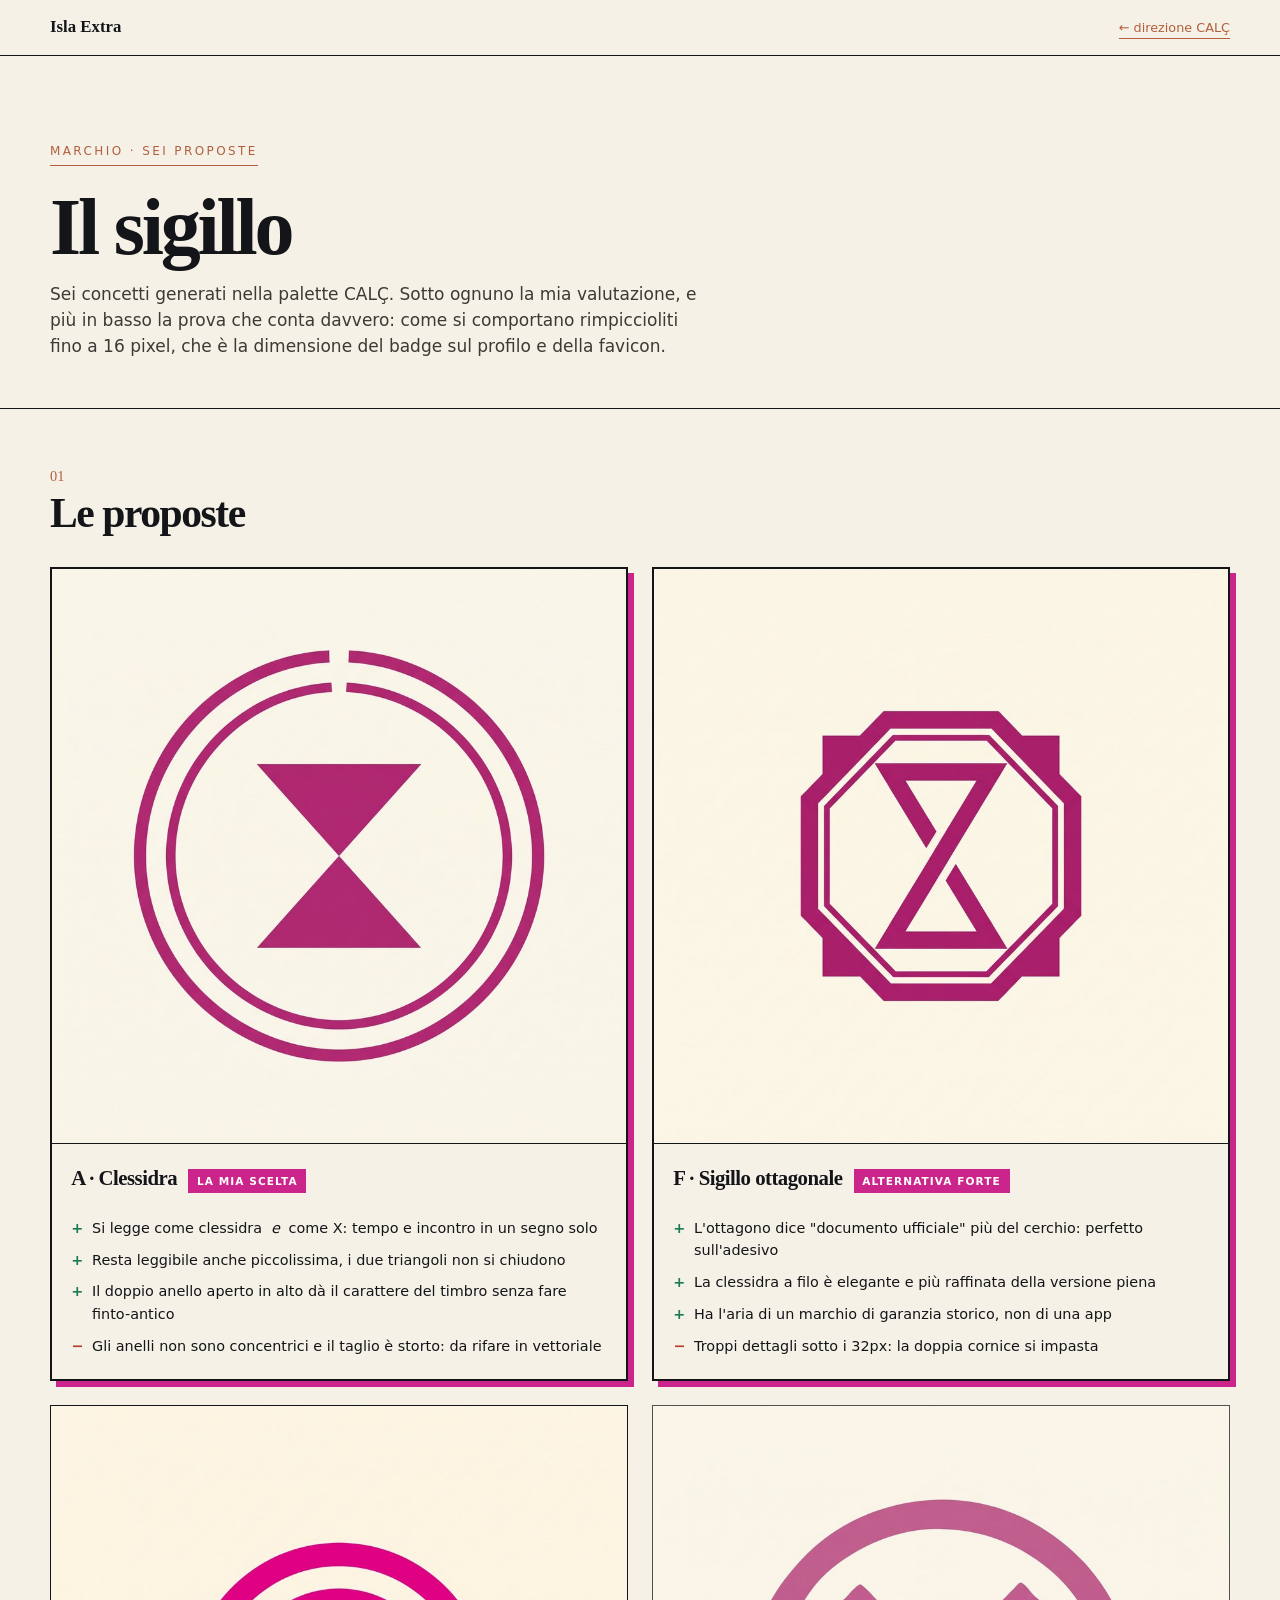
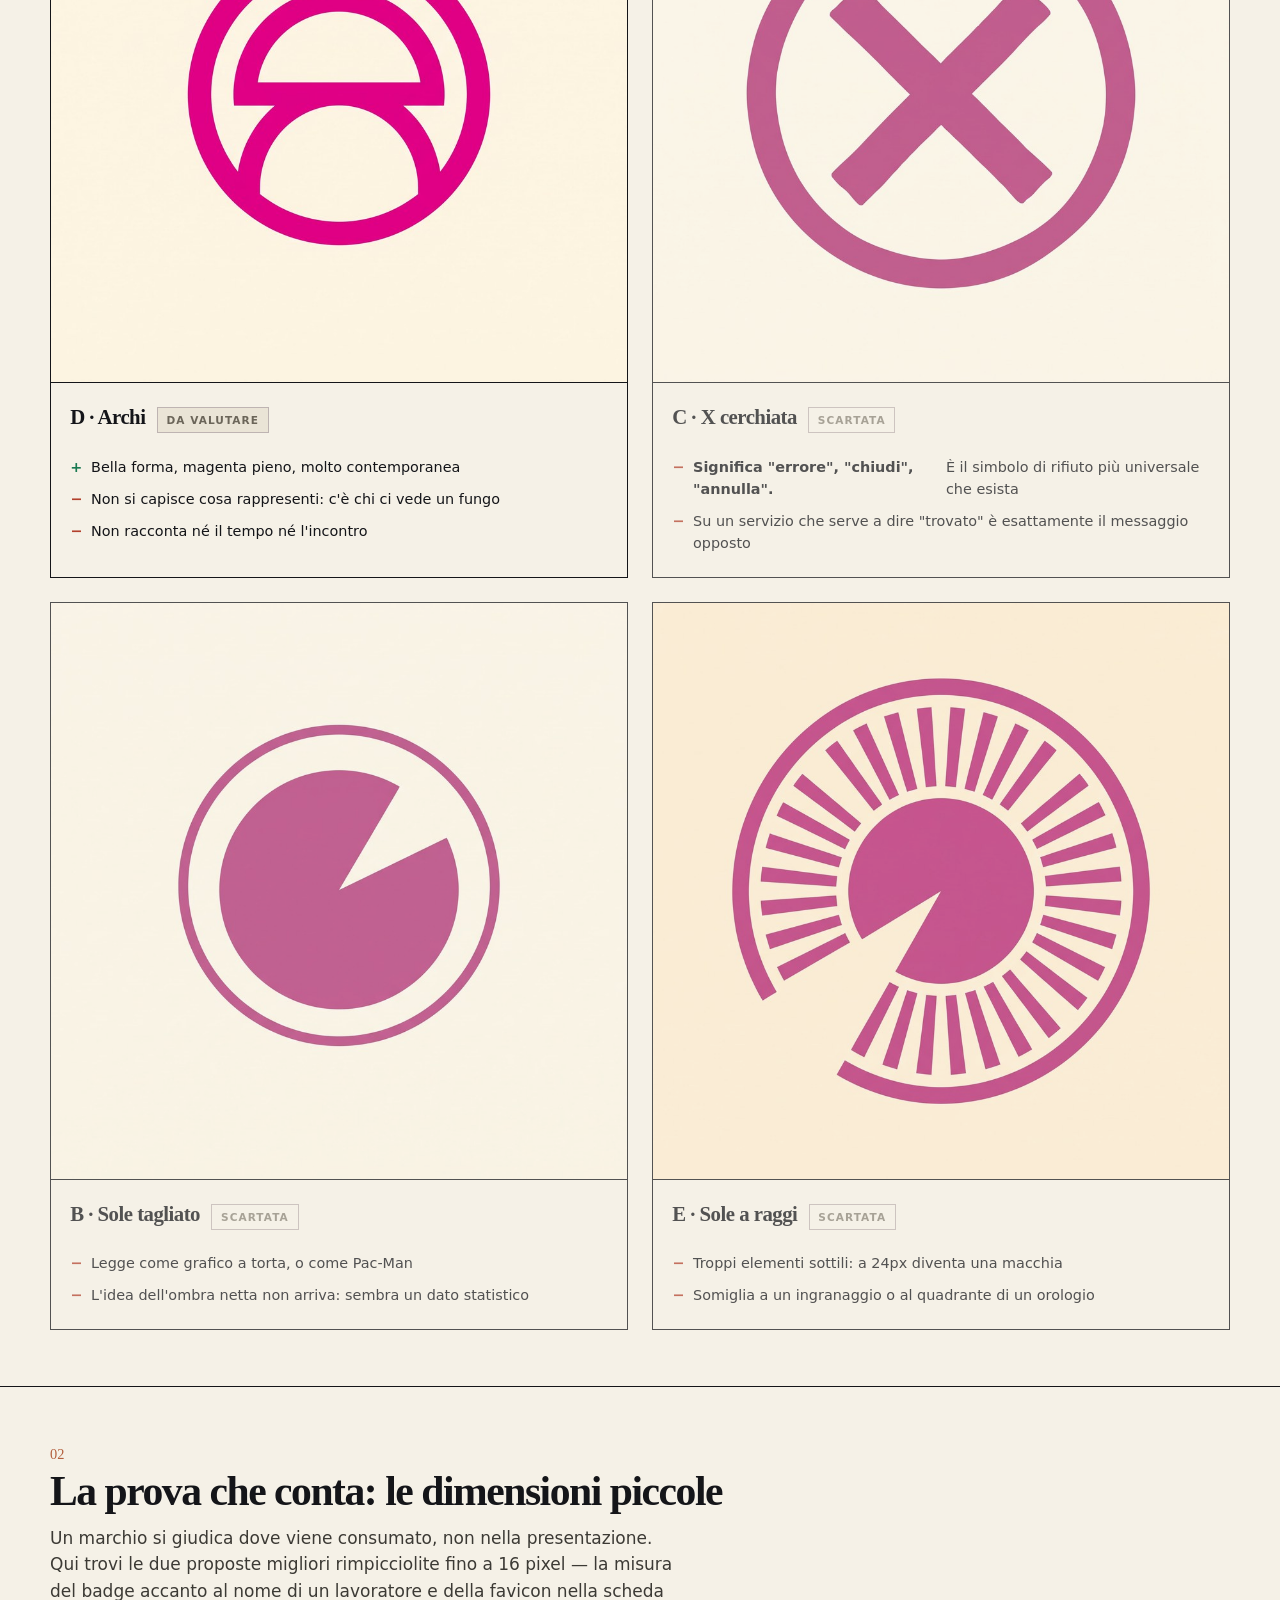
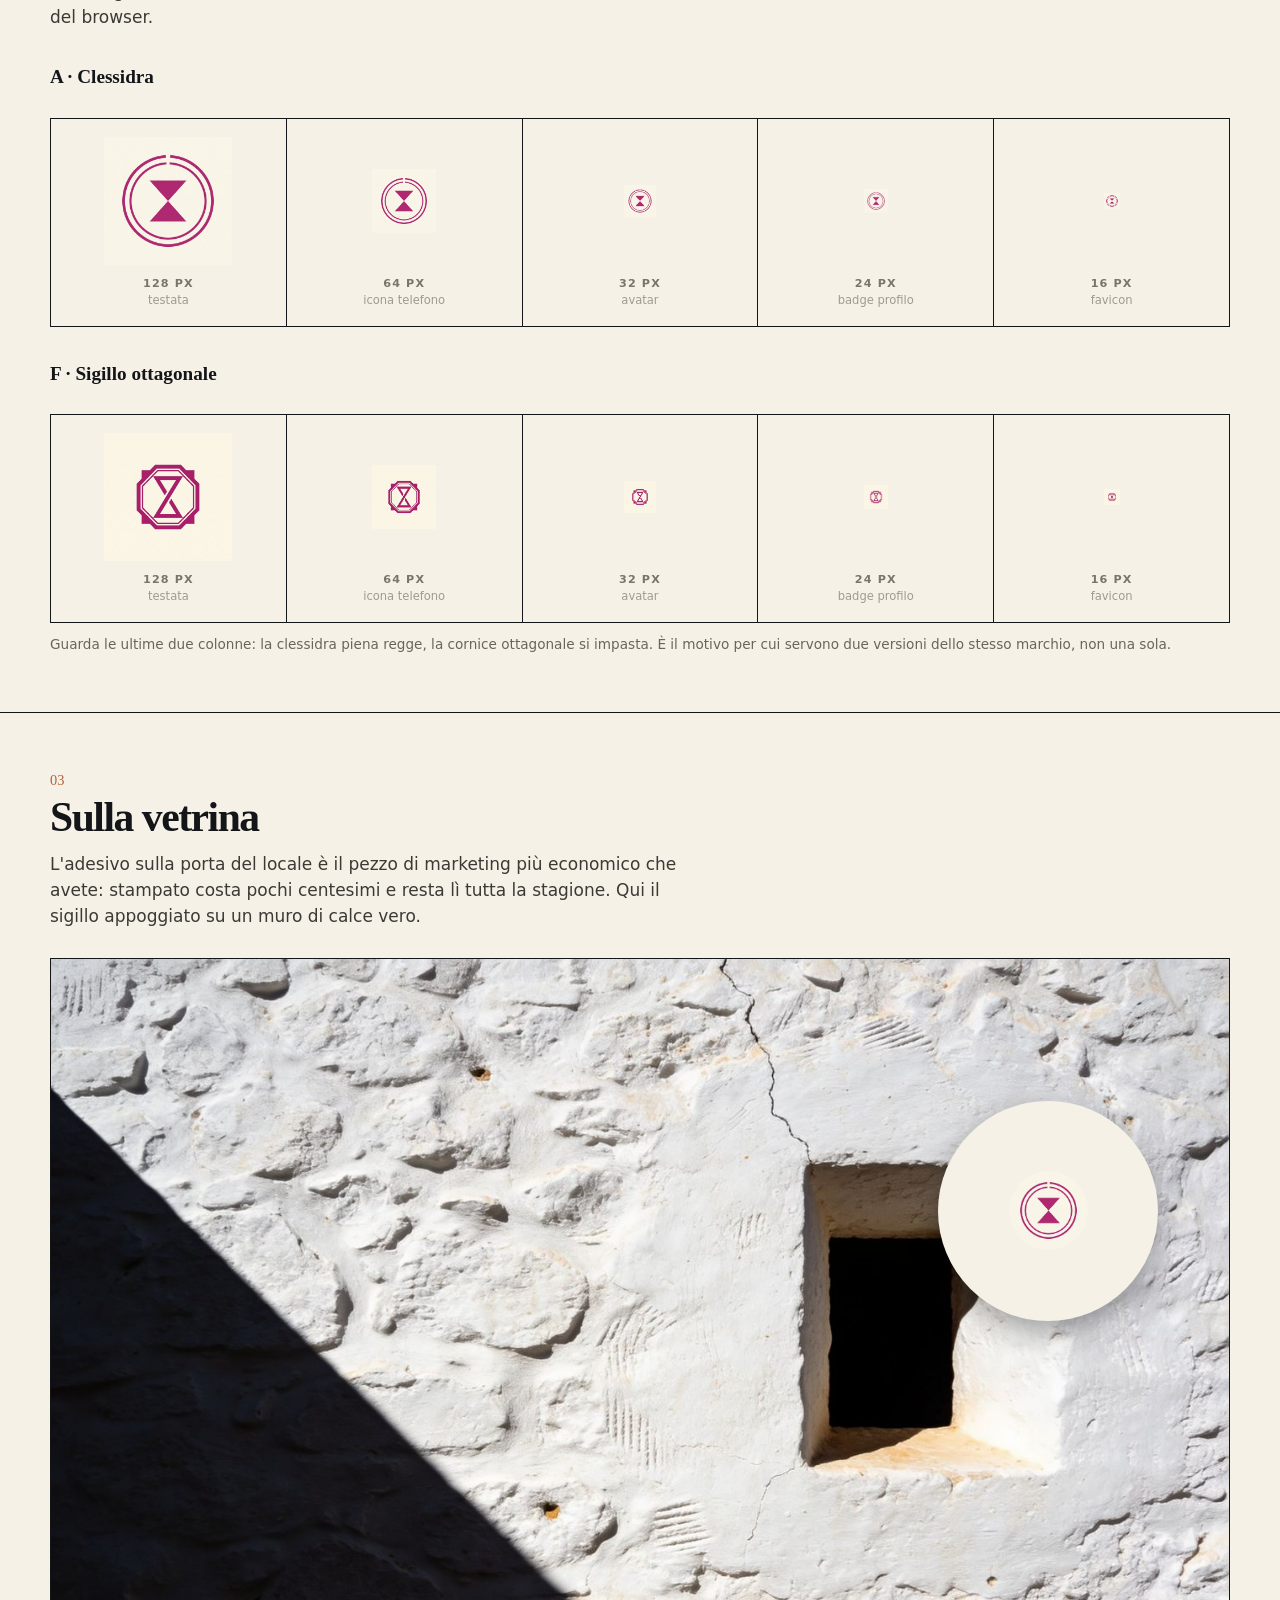
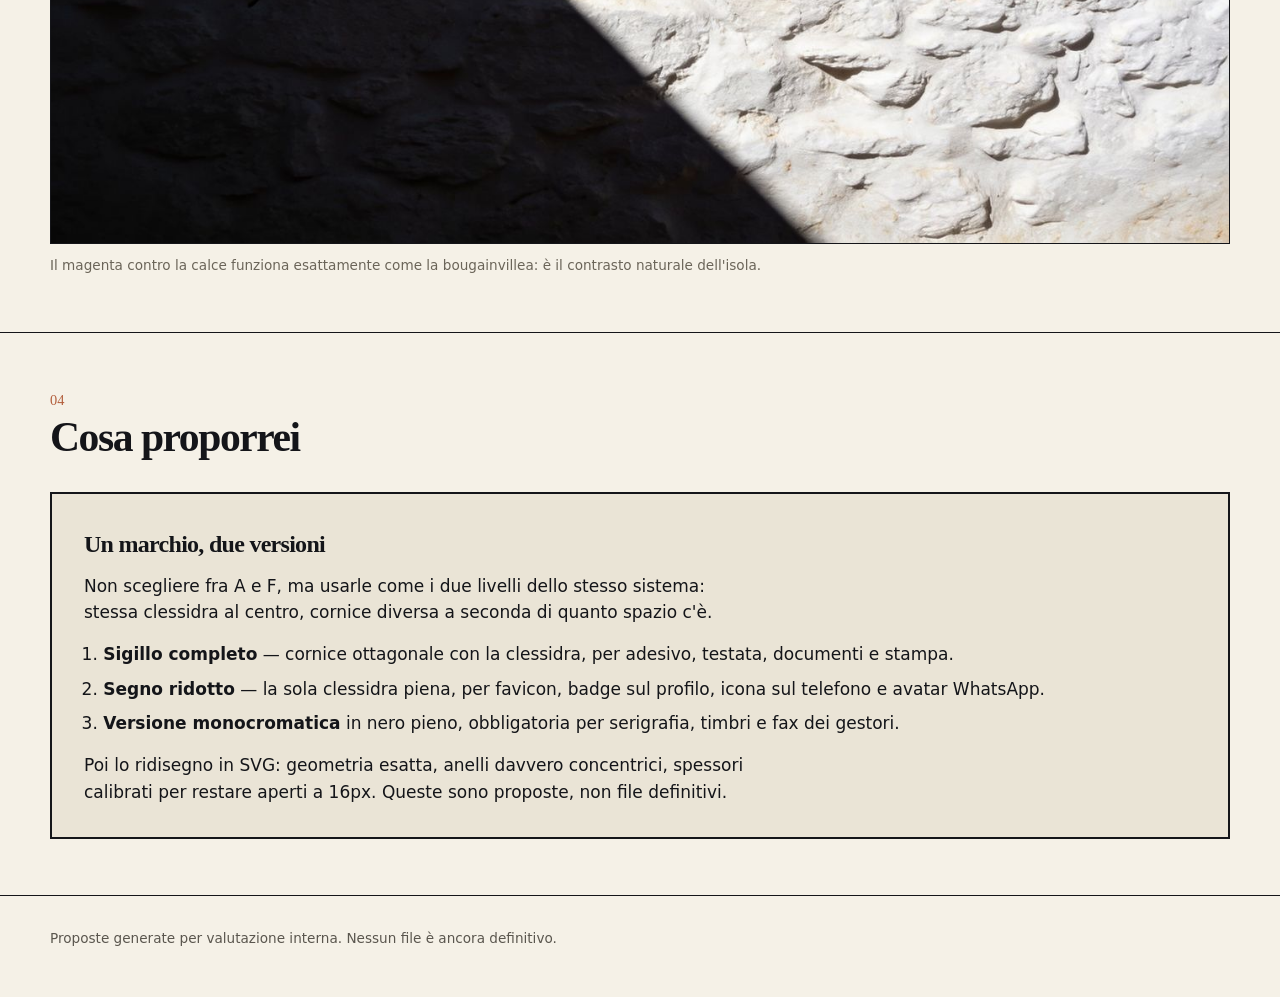
==== moodboard/logo.html @ 1176a7f0 "Sei proposte di marchio nella palette CALÇ Concetti generati intorno all'idea del sigillo, che e' in" ====
<!DOCTYPE html>
<html lang="it">
<head>
<meta charset="utf-8">
<meta name="viewport" content="width=device-width, initial-scale=1">
<title>Isla Extra — proposte di marchio</title>
<meta name="robots" content="noindex">
<link rel="preconnect" href="https://api.fontshare.com" crossorigin>
<link rel="stylesheet" href="https://api.fontshare.com/v2/css?f[]=zodiak@400,700,800&f[]=switzer@400,500,600,700&display=swap">
<style>
:root{
  --calc:#F5F1E7; --calc-2:#EAE4D6; --tinta:#141519;
  --terra:#B35F3D; --buga:#CB258B; --pedra:#BEB4B2;
  --serif:'Zodiak',Georgia,serif; --sans:'Switzer',system-ui,sans-serif;
}
*,*::before,*::after{box-sizing:border-box}
body{margin:0;background:var(--calc);color:var(--tinta);font-family:var(--sans);font-size:17px;line-height:1.55}
.wrap{width:min(1180px,100% - 2.5rem);margin-inline:auto}
h1,h2,h3,h4,p{margin:0}
img{display:block;max-width:100%}

.top{border-bottom:1px solid var(--tinta);padding:.9rem 0}
.top .wrap{display:flex;justify-content:space-between;align-items:baseline;gap:1rem}
.top b{font-family:var(--serif);font-weight:700;font-size:1.05rem}
.top a{color:var(--terra);font-size:.8rem;text-decoration:none;border-bottom:1px solid var(--terra)}

header{padding:clamp(2.5rem,7vw,5rem) 0 clamp(1.5rem,4vw,3rem)}
.kicker{font-size:.75rem;letter-spacing:.2em;text-transform:uppercase;color:var(--terra);
  border-bottom:1px solid var(--terra);display:inline-block;padding-bottom:.3rem;margin-bottom:1.4rem}
header h1{font-family:var(--serif);font-weight:800;font-size:clamp(2.6rem,8vw,5rem);
  line-height:.95;letter-spacing:-.04em;margin-bottom:1rem}
header p{max-width:60ch;color:#3c3a35}

section{padding:clamp(2rem,5vw,3.5rem) 0;border-top:1px solid var(--tinta)}
.sec-n{font-family:var(--serif);font-size:.9rem;color:var(--terra)}
.sec-t{font-family:var(--serif);font-weight:700;font-size:clamp(1.6rem,4.5vw,2.6rem);
  letter-spacing:-.035em;line-height:1.05;margin:.3rem 0 .7rem}
.sec-d{max-width:58ch;color:#3c3a35}

/* schede proposta */
.cards{display:grid;gap:1.5rem;margin-top:2rem}
@media(min-width:820px){.cards{grid-template-columns:1fr 1fr}}
.card{border:1px solid var(--tinta);background:var(--calc);display:flex;flex-direction:column}
.card.win{border-width:2px;box-shadow:6px 6px 0 var(--buga)}
.card.out{opacity:.72}
.card-img{border-bottom:1px solid var(--tinta);background:#fff}
.card-img img{width:100%;height:auto}
.card-b{padding:1.1rem 1.2rem;flex:1;display:flex;flex-direction:column}
.card-h{display:flex;align-items:baseline;gap:.7rem;flex-wrap:wrap;margin-bottom:.5rem}
.card-h h3{font-family:var(--serif);font-size:1.3rem;letter-spacing:-.025em}
.tag{font-size:.66rem;font-weight:800;letter-spacing:.1em;text-transform:uppercase;padding:.24rem .55rem}
.tag-win{background:var(--buga);color:#fff}
.tag-mid{background:var(--calc-2);color:#6b6559;border:1px solid var(--pedra)}
.tag-out{background:transparent;color:#8a8478;border:1px solid var(--pedra)}
.card ul{margin:.6rem 0 0;padding:0;list-style:none;font-size:.9rem}
.card li{display:flex;gap:.55rem;padding:.3rem 0}
.card li::before{flex:none;font-weight:700}
.pro::before{content:"+";color:#1a7a52}
.con::before{content:"−";color:#b2402c}

/* prove di scala */
.scale-row{display:grid;gap:1px;background:var(--tinta);border:1px solid var(--tinta);margin-top:1.6rem}
@media(min-width:700px){.scale-row{grid-template-columns:repeat(5,1fr)}}
.sc{background:var(--calc);padding:1rem .6rem;text-align:center}
.sc-box{height:132px;display:grid;place-items:center}
.sc img{image-rendering:auto}
.sc b{display:block;font-size:.7rem;letter-spacing:.1em;text-transform:uppercase;color:#7a746a;margin-top:.5rem}
.sc small{display:block;font-size:.72rem;color:#a09a90}

/* adesivo */
.sticker-scene{margin-top:1.8rem;border:1px solid var(--tinta);position:relative;overflow:hidden}
.sticker-scene img.bg{width:100%;height:auto;display:block}
.sticker{position:absolute;right:6%;top:16%;width:min(30%,220px);aspect-ratio:1;
  background:var(--calc);border-radius:50%;display:grid;place-items:center;
  box-shadow:0 10px 30px rgba(0,0,0,.35);padding:6%}
.sticker img{width:100%;border-radius:50%}
.cap{font-size:.85rem;color:#6b6559;margin-top:.7rem}

/* verdetto */
.verdict{border:2px solid var(--tinta);padding:clamp(1.2rem,3vw,2rem);margin-top:2rem;background:var(--calc-2)}
.verdict h3{font-family:var(--serif);font-size:1.5rem;letter-spacing:-.03em;margin-bottom:.6rem}
.verdict p{max-width:62ch}
.verdict ol{margin:1rem 0 0;padding-left:1.2rem}
.verdict li{margin-bottom:.5rem}
footer{border-top:1px solid var(--tinta);padding:2rem 0 3rem;font-size:.85rem;color:#5a564e}
</style>
</head>
<body>

<div class="top"><div class="wrap">
  <b>Isla Extra</b><a href="index.html">← direzione CALÇ</a>
</div></div>

<header><div class="wrap">
  <p class="kicker">Marchio · sei proposte</p>
  <h1>Il sigillo</h1>
  <p>Sei concetti generati nella palette CALÇ. Sotto ognuno la mia valutazione, e più in basso la prova che conta davvero: come si comportano rimpiccioliti fino a 16 pixel, che è la dimensione del badge sul profilo e della favicon.</p>
</div></header>

<section><div class="wrap">
  <p class="sec-n">01</p>
  <h2 class="sec-t">Le proposte</h2>

  <div class="cards">

    <div class="card win">
      <div class="card-img"><img src="logo/A-clessidra.jpg" alt="Clessidra dentro doppio anello"></div>
      <div class="card-b">
        <div class="card-h"><h3>A · Clessidra</h3><span class="tag tag-win">La mia scelta</span></div>
        <ul>
          <li class="pro">Si legge come clessidra <em>e</em> come X: tempo e incontro in un segno solo</li>
          <li class="pro">Resta leggibile anche piccolissima, i due triangoli non si chiudono</li>
          <li class="pro">Il doppio anello aperto in alto dà il carattere del timbro senza fare finto-antico</li>
          <li class="con">Gli anelli non sono concentrici e il taglio è storto: da rifare in vettoriale</li>
        </ul>
      </div>
    </div>

    <div class="card win">
      <div class="card-img"><img src="logo/F-ottagono.jpg" alt="Clessidra lineare in cornice ottagonale"></div>
      <div class="card-b">
        <div class="card-h"><h3>F · Sigillo ottagonale</h3><span class="tag tag-win">Alternativa forte</span></div>
        <ul>
          <li class="pro">L'ottagono dice "documento ufficiale" più del cerchio: perfetto sull'adesivo</li>
          <li class="pro">La clessidra a filo è elegante e più raffinata della versione piena</li>
          <li class="pro">Ha l'aria di un marchio di garanzia storico, non di una app</li>
          <li class="con">Troppi dettagli sotto i 32px: la doppia cornice si impasta</li>
        </ul>
      </div>
    </div>

    <div class="card">
      <div class="card-img"><img src="logo/D-archi.jpg" alt="Archi contrapposti nel cerchio"></div>
      <div class="card-b">
        <div class="card-h"><h3>D · Archi</h3><span class="tag tag-mid">Da valutare</span></div>
        <ul>
          <li class="pro">Bella forma, magenta pieno, molto contemporanea</li>
          <li class="con">Non si capisce cosa rappresenti: c'è chi ci vede un fungo</li>
          <li class="con">Non racconta né il tempo né l'incontro</li>
        </ul>
      </div>
    </div>

    <div class="card out">
      <div class="card-img"><img src="logo/C-x-timbro.jpg" alt="X dentro un cerchio"></div>
      <div class="card-b">
        <div class="card-h"><h3>C · X cerchiata</h3><span class="tag tag-out">Scartata</span></div>
        <ul>
          <li class="con"><b>Significa "errore", "chiudi", "annulla".</b> È il simbolo di rifiuto più universale che esista</li>
          <li class="con">Su un servizio che serve a dire "trovato" è esattamente il messaggio opposto</li>
        </ul>
      </div>
    </div>

    <div class="card out">
      <div class="card-img"><img src="logo/B-sole-tagliato.jpg" alt="Cerchio con spicchio rimosso"></div>
      <div class="card-b">
        <div class="card-h"><h3>B · Sole tagliato</h3><span class="tag tag-out">Scartata</span></div>
        <ul>
          <li class="con">Legge come grafico a torta, o come Pac-Man</li>
          <li class="con">L'idea dell'ombra netta non arriva: sembra un dato statistico</li>
        </ul>
      </div>
    </div>

    <div class="card out">
      <div class="card-img"><img src="logo/E-sole-raggi.jpg" alt="Sole a raggi con spicchio vuoto"></div>
      <div class="card-b">
        <div class="card-h"><h3>E · Sole a raggi</h3><span class="tag tag-out">Scartata</span></div>
        <ul>
          <li class="con">Troppi elementi sottili: a 24px diventa una macchia</li>
          <li class="con">Somiglia a un ingranaggio o al quadrante di un orologio</li>
        </ul>
      </div>
    </div>

  </div>
</div></section>

<section><div class="wrap">
  <p class="sec-n">02</p>
  <h2 class="sec-t">La prova che conta: le dimensioni piccole</h2>
  <p class="sec-d">Un marchio si giudica dove viene consumato, non nella presentazione. Qui trovi le due proposte migliori rimpicciolite fino a 16 pixel — la misura del badge accanto al nome di un lavoratore e della favicon nella scheda del browser.</p>

  <h3 style="font-family:var(--serif);font-size:1.2rem;margin-top:2rem">A · Clessidra</h3>
  <div class="scale-row">
    <div class="sc"><div class="sc-box"><img src="logo/A-clessidra.jpg" width="128" alt=""></div><b>128 px</b><small>testata</small></div>
    <div class="sc"><div class="sc-box"><img src="logo/A-clessidra.jpg" width="64" alt=""></div><b>64 px</b><small>icona telefono</small></div>
    <div class="sc"><div class="sc-box"><img src="logo/A-clessidra.jpg" width="32" alt=""></div><b>32 px</b><small>avatar</small></div>
    <div class="sc"><div class="sc-box"><img src="logo/A-clessidra.jpg" width="24" alt=""></div><b>24 px</b><small>badge profilo</small></div>
    <div class="sc"><div class="sc-box"><img src="logo/A-clessidra.jpg" width="16" alt=""></div><b>16 px</b><small>favicon</small></div>
  </div>

  <h3 style="font-family:var(--serif);font-size:1.2rem;margin-top:2rem">F · Sigillo ottagonale</h3>
  <div class="scale-row">
    <div class="sc"><div class="sc-box"><img src="logo/F-ottagono.jpg" width="128" alt=""></div><b>128 px</b><small>testata</small></div>
    <div class="sc"><div class="sc-box"><img src="logo/F-ottagono.jpg" width="64" alt=""></div><b>64 px</b><small>icona telefono</small></div>
    <div class="sc"><div class="sc-box"><img src="logo/F-ottagono.jpg" width="32" alt=""></div><b>32 px</b><small>avatar</small></div>
    <div class="sc"><div class="sc-box"><img src="logo/F-ottagono.jpg" width="24" alt=""></div><b>24 px</b><small>badge profilo</small></div>
    <div class="sc"><div class="sc-box"><img src="logo/F-ottagono.jpg" width="16" alt=""></div><b>16 px</b><small>favicon</small></div>
  </div>
  <p class="cap">Guarda le ultime due colonne: la clessidra piena regge, la cornice ottagonale si impasta. È il motivo per cui servono due versioni dello stesso marchio, non una sola.</p>
</div></section>

<section><div class="wrap">
  <p class="sec-n">03</p>
  <h2 class="sec-t">Sulla vetrina</h2>
  <p class="sec-d">L'adesivo sulla porta del locale è il pezzo di marketing più economico che avete: stampato costa pochi centesimi e resta lì tutta la stagione. Qui il sigillo appoggiato su un muro di calce vero.</p>
  <div class="sticker-scene">
    <img class="bg" src="img/01-calce-ombra.jpg" alt="Muro di calce">
    <div class="sticker"><img src="logo/A-clessidra.jpg" alt="Sigillo applicato"></div>
  </div>
  <p class="cap">Il magenta contro la calce funziona esattamente come la bougainvillea: è il contrasto naturale dell'isola.</p>
</div></section>

<section><div class="wrap">
  <p class="sec-n">04</p>
  <h2 class="sec-t">Cosa proporrei</h2>
  <div class="verdict">
    <h3>Un marchio, due versioni</h3>
    <p>Non scegliere fra A e F, ma usarle come i due livelli dello stesso sistema: stessa clessidra al centro, cornice diversa a seconda di quanto spazio c'è.</p>
    <ol>
      <li><b>Sigillo completo</b> — cornice ottagonale con la clessidra, per adesivo, testata, documenti e stampa.</li>
      <li><b>Segno ridotto</b> — la sola clessidra piena, per favicon, badge sul profilo, icona sul telefono e avatar WhatsApp.</li>
      <li><b>Versione monocromatica</b> in nero pieno, obbligatoria per serigrafia, timbri e fax dei gestori.</li>
    </ol>
    <p style="margin-top:1rem">Poi lo ridisegno in SVG: geometria esatta, anelli davvero concentrici, spessori calibrati per restare aperti a 16px. Queste sono proposte, non file definitivi.</p>
  </div>
</div></section>

<footer><div class="wrap">
  <p>Proposte generate per valutazione interna. Nessun file è ancora definitivo.</p>
</div></footer>

</body>
</html>
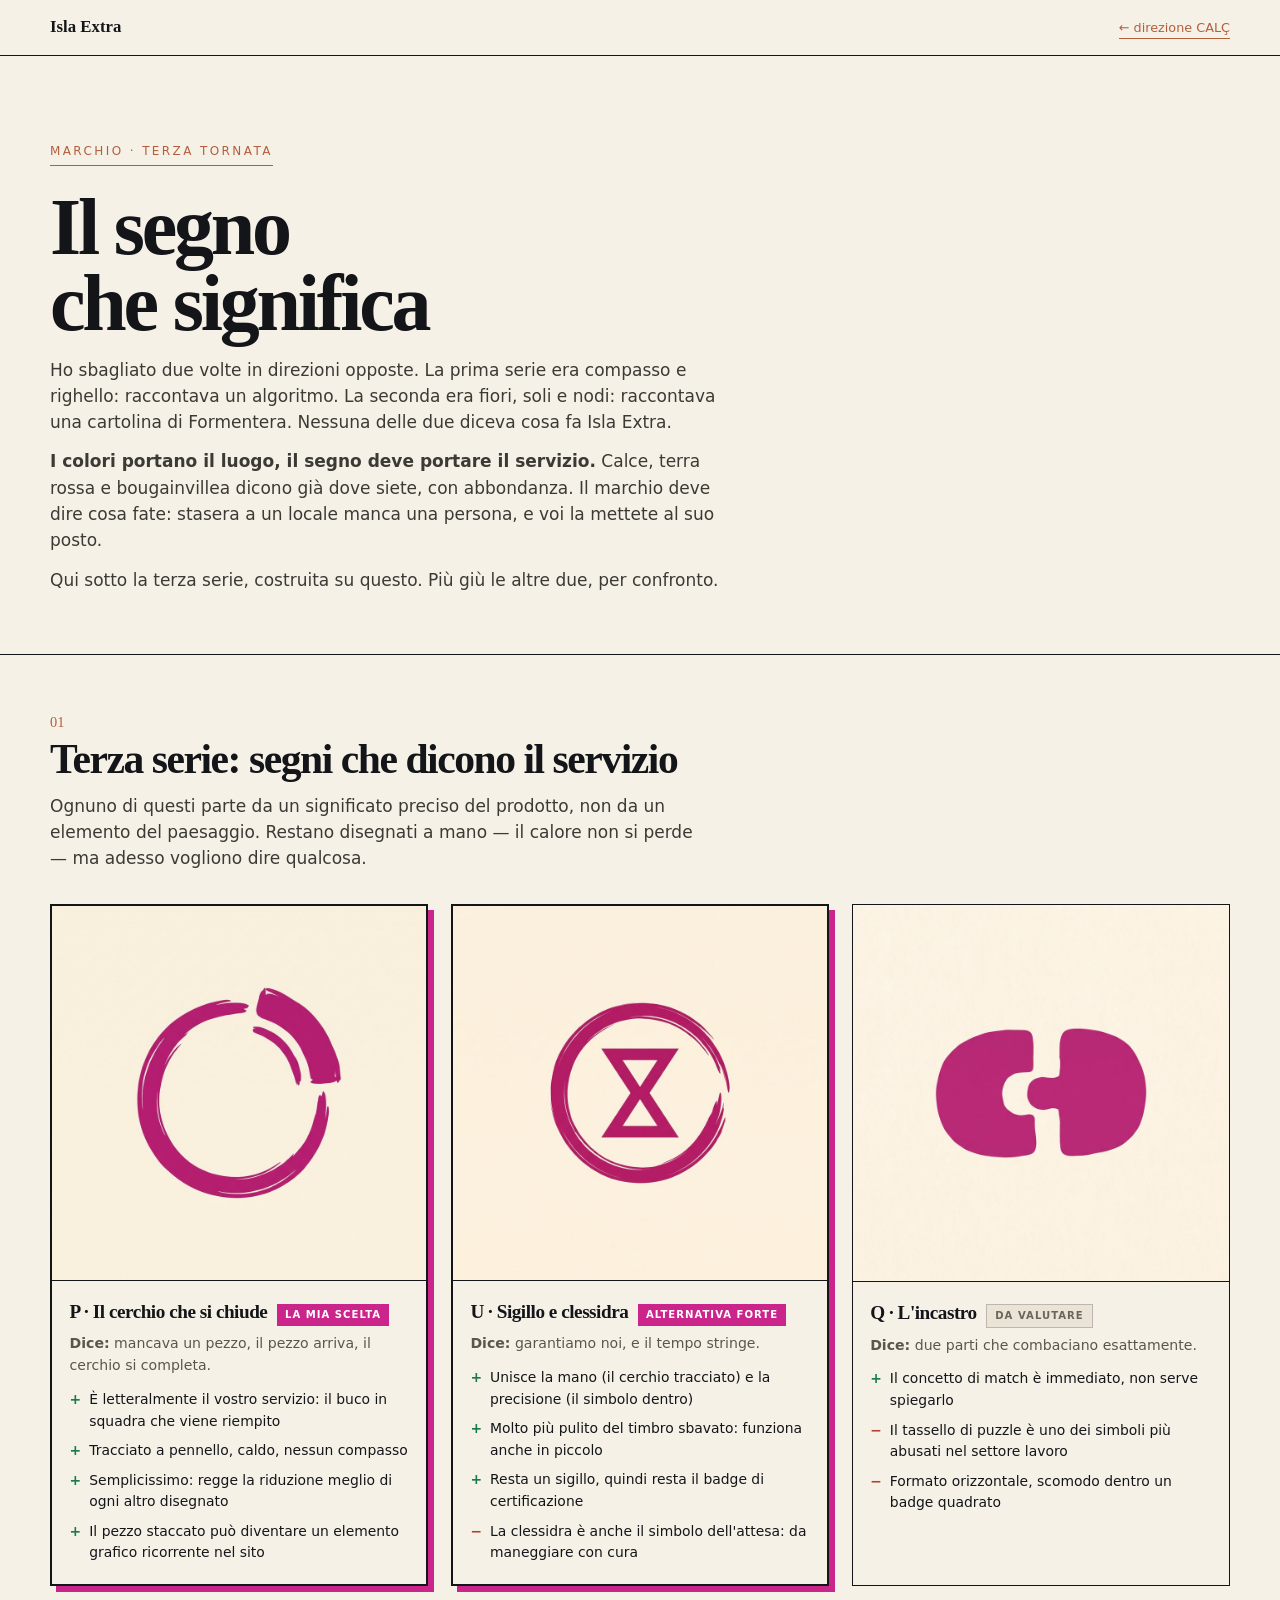
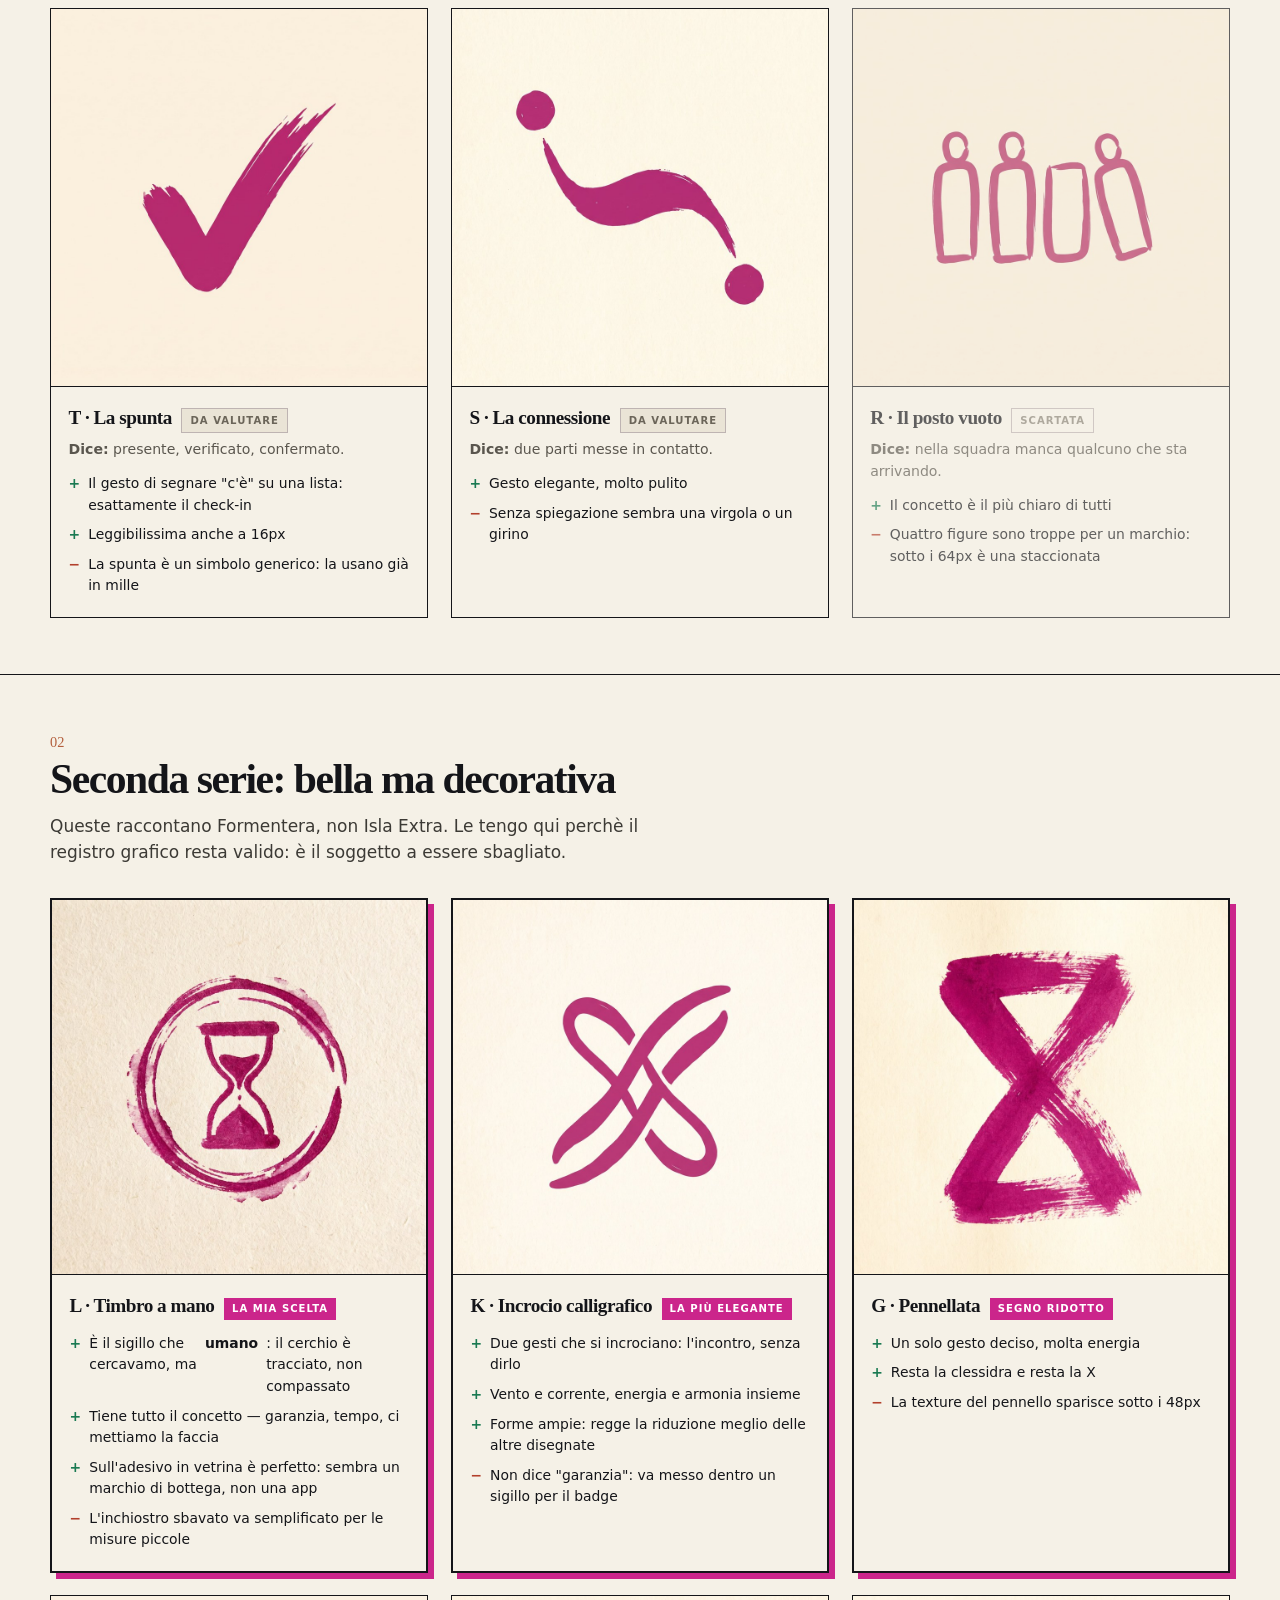
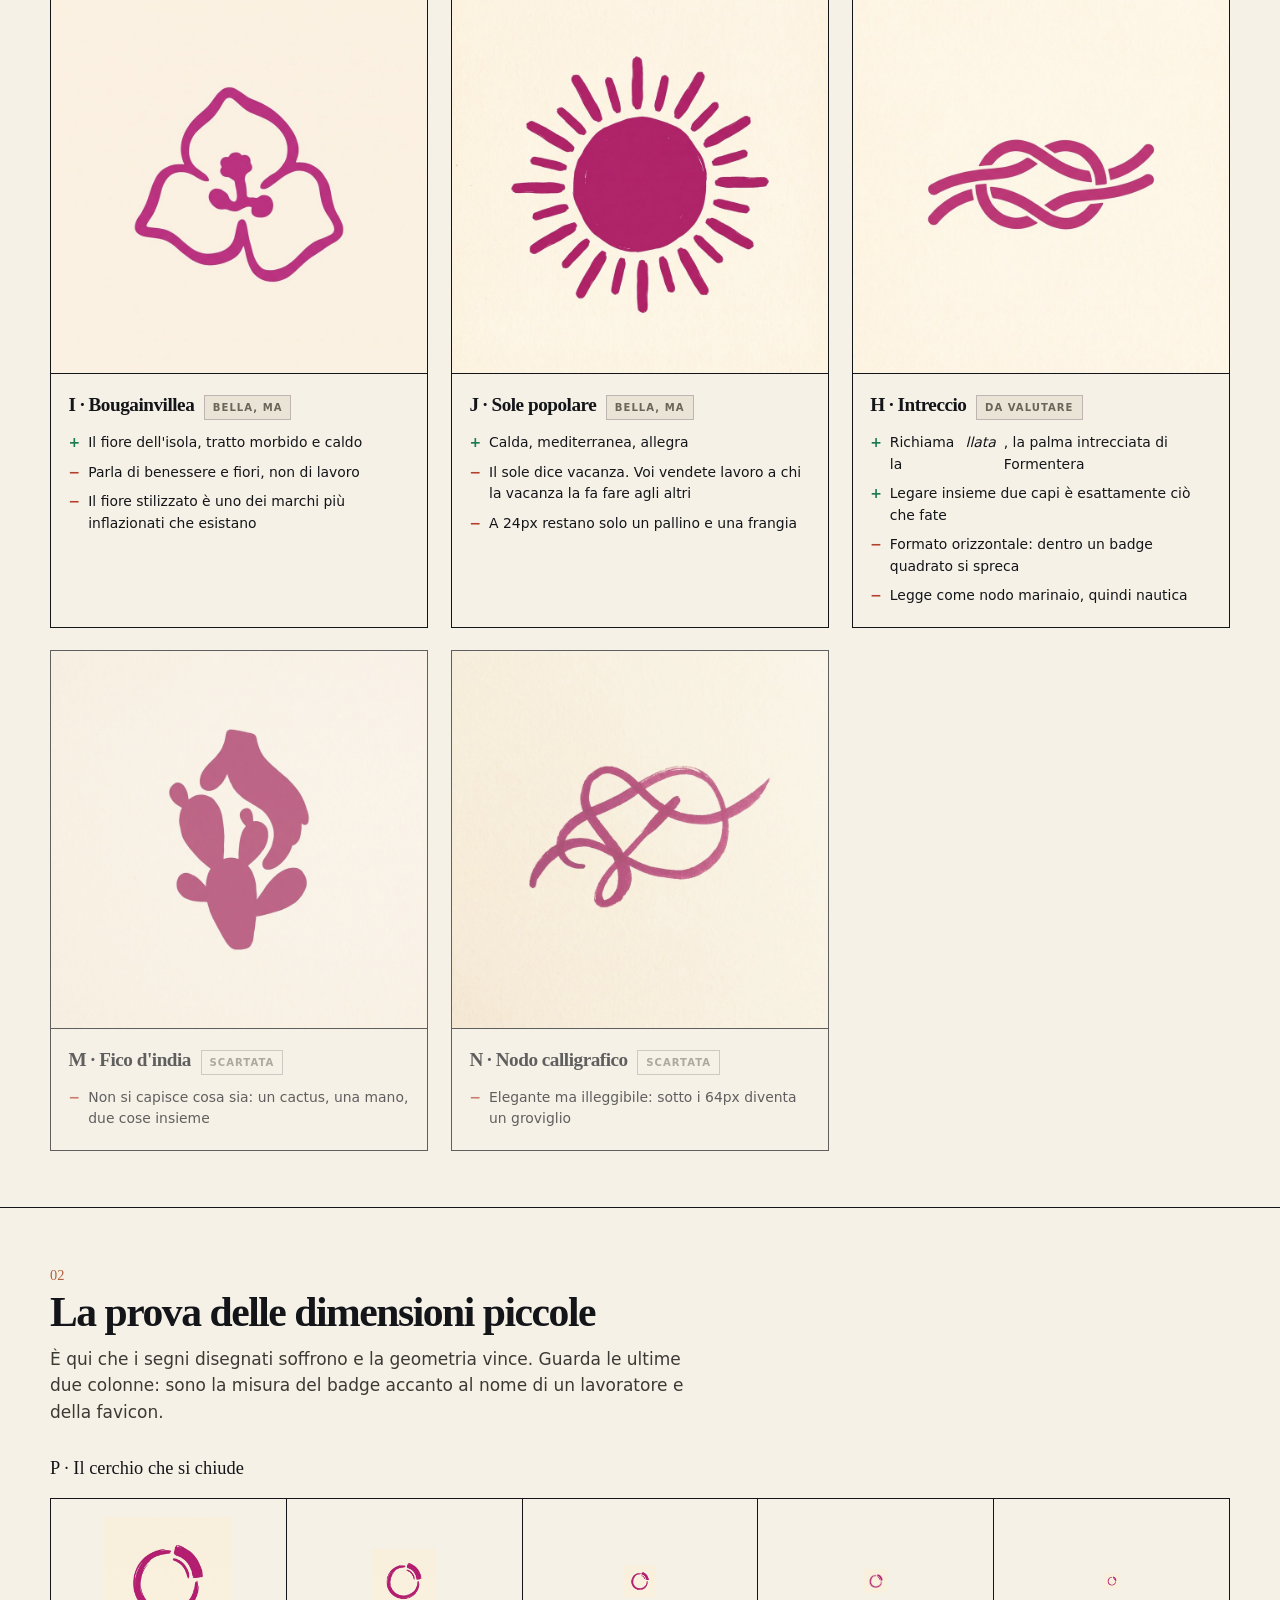
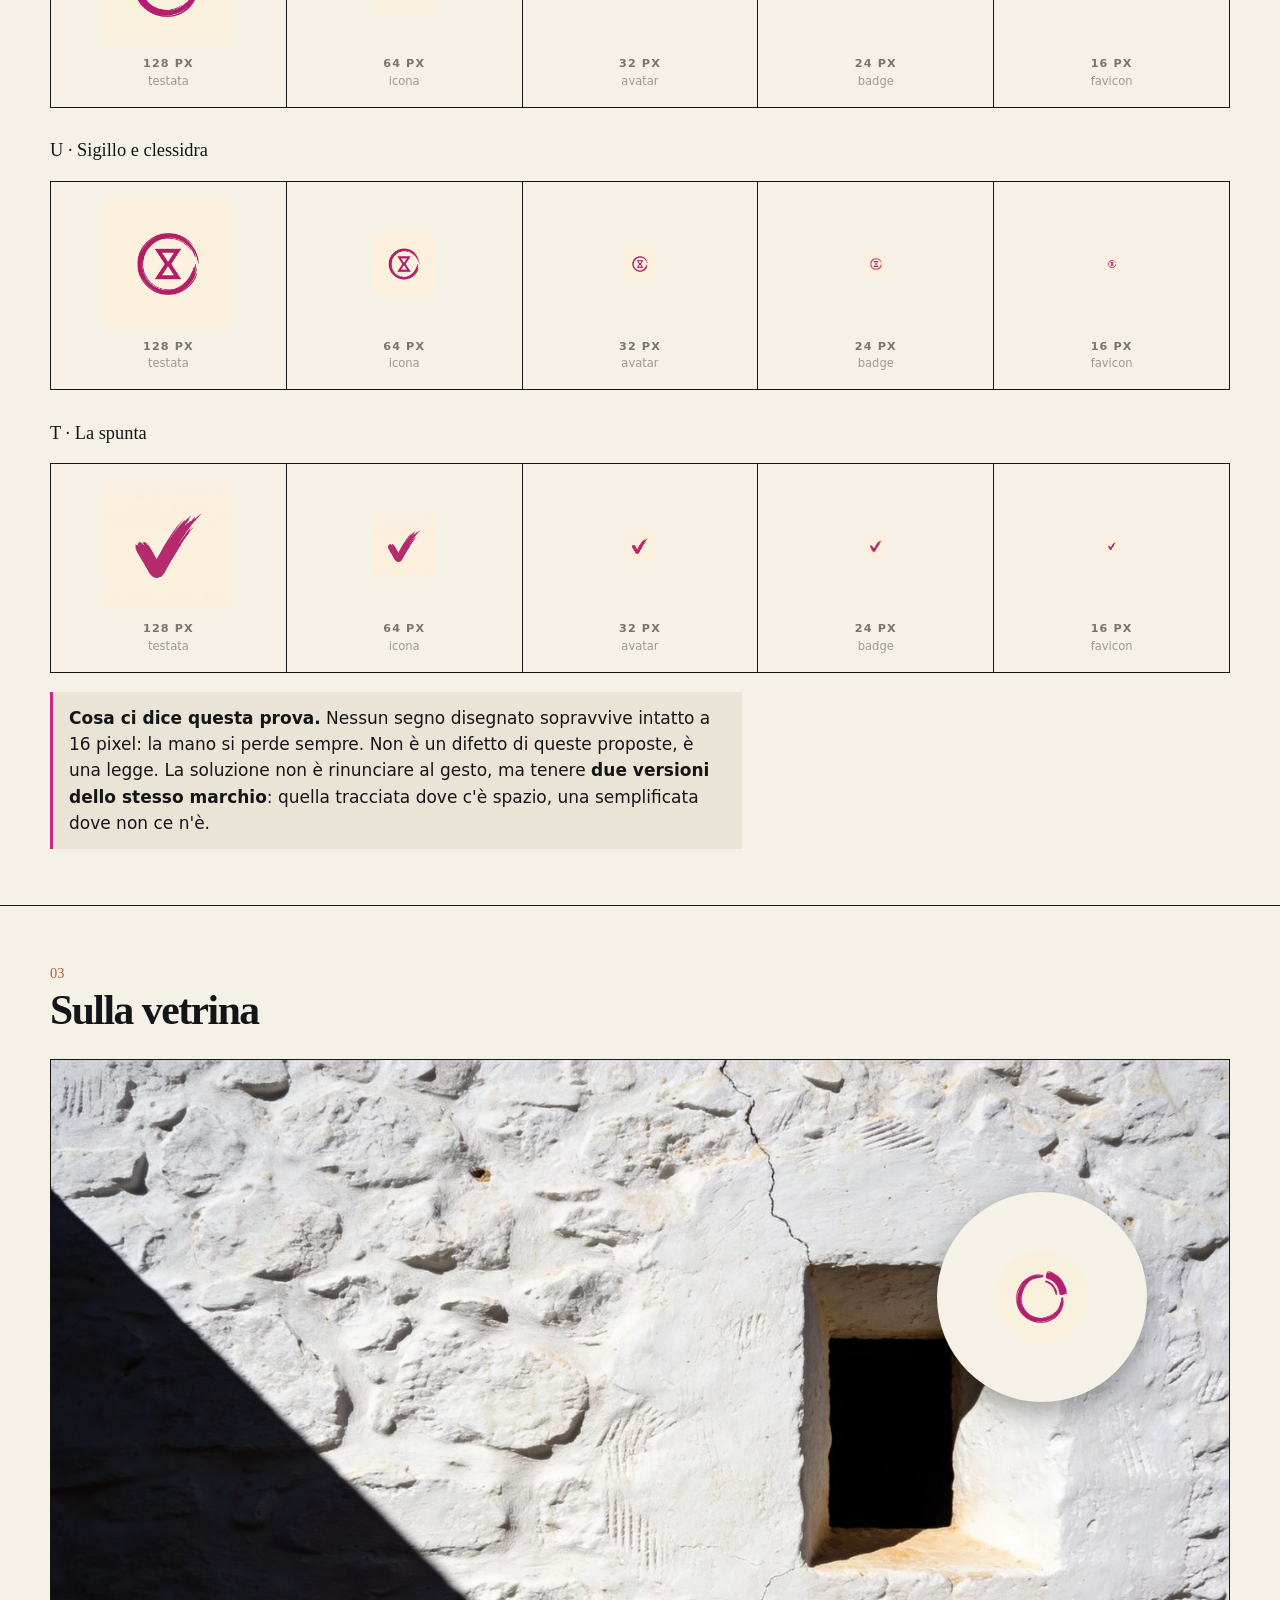
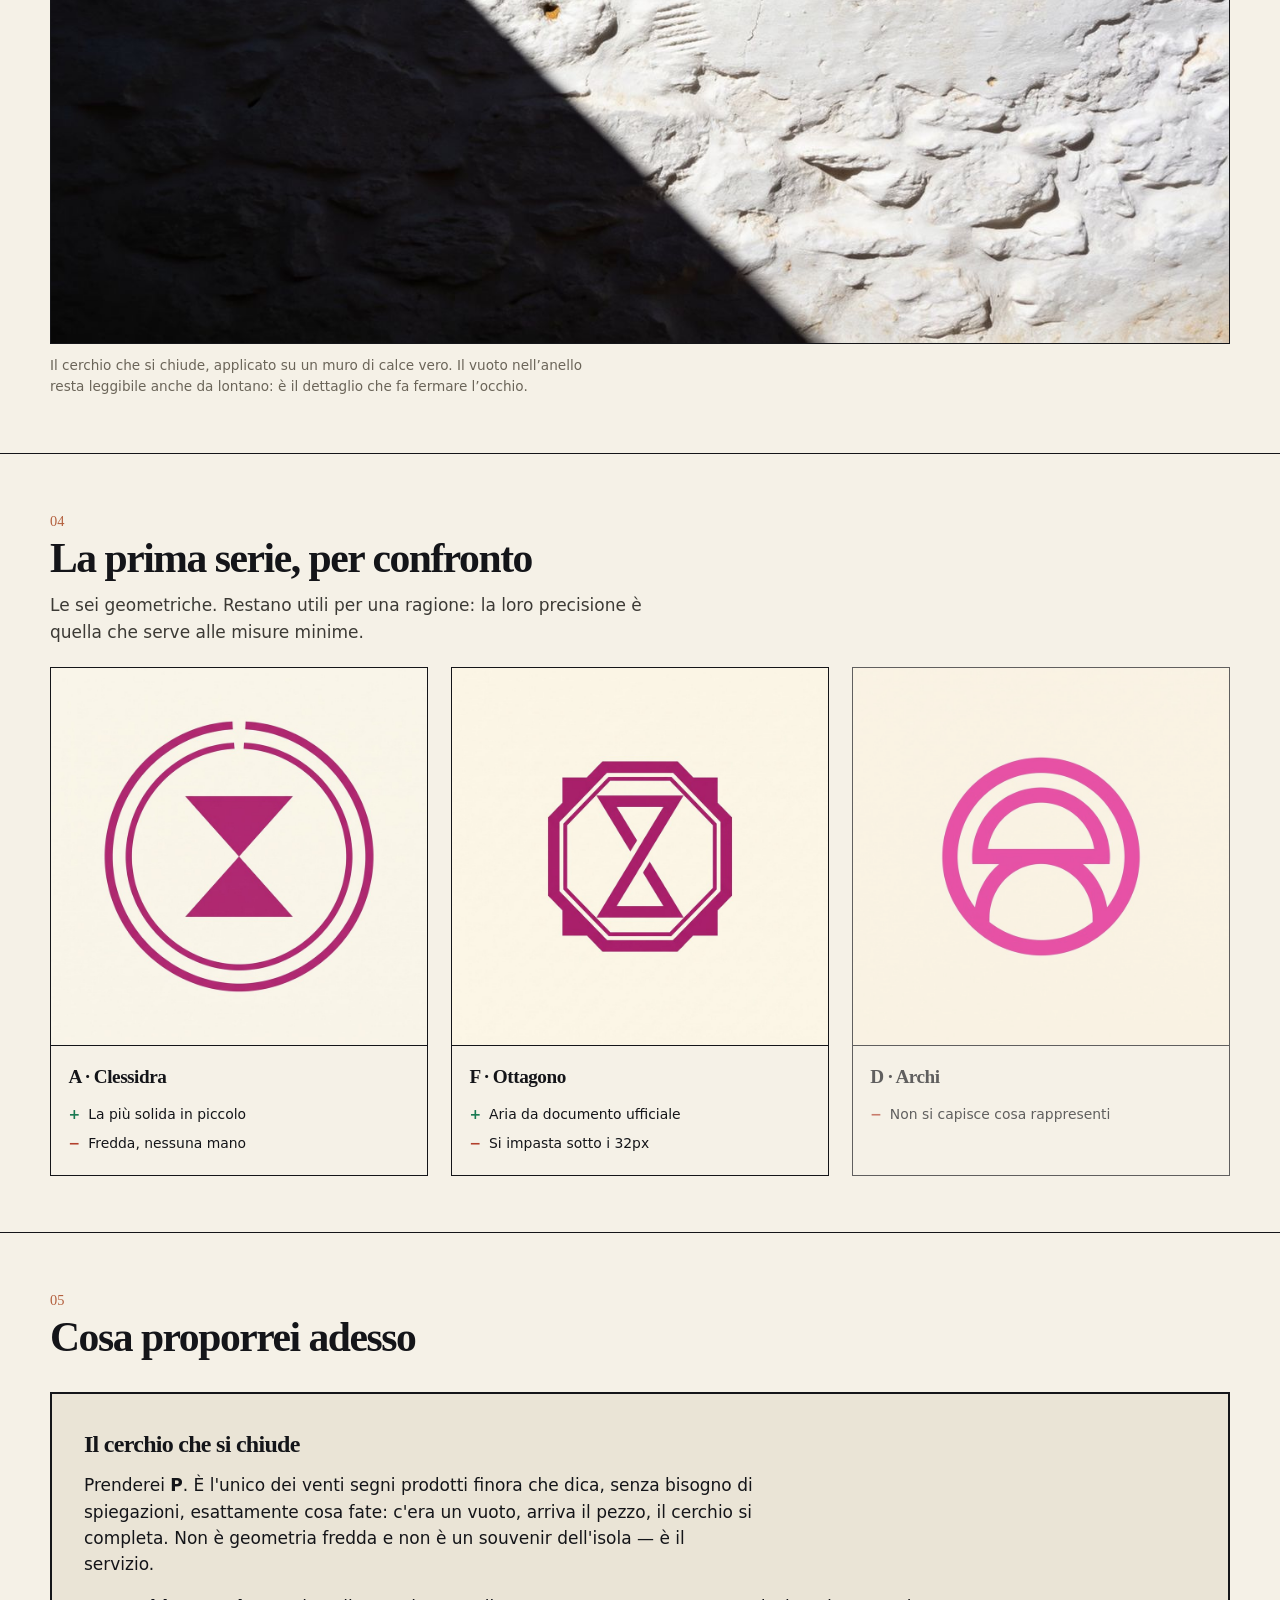
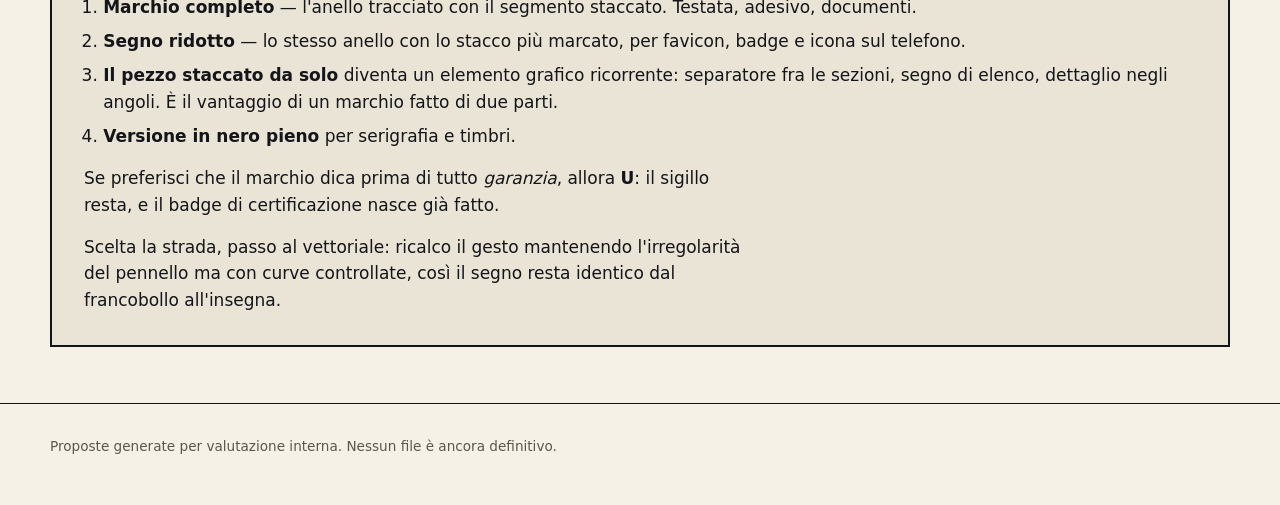
==== commit c8843b99: "Terza serie di marchi: segni che dicono il servizio Le prime due serie sbagliavano in direzioni oppo" ====
--- a/moodboard/logo.html
+++ b/moodboard/logo.html
@@ -19,7 +19,7 @@
 h1,h2,h3,h4,p{margin:0}
 img{display:block;max-width:100%}
 
-.top{border-bottom:1px solid var(--tinta);padding:.9rem 0}
+.top{border-bottom:1px solid var(--tinta);padding:.9rem 0;position:sticky;top:0;background:var(--calc);z-index:10}
 .top .wrap{display:flex;justify-content:space-between;align-items:baseline;gap:1rem}
 .top b{font-family:var(--serif);font-weight:700;font-size:1.05rem}
 .top a{color:var(--terra);font-size:.8rem;text-decoration:none;border-bottom:1px solid var(--terra)}
@@ -29,59 +29,56 @@
   border-bottom:1px solid var(--terra);display:inline-block;padding-bottom:.3rem;margin-bottom:1.4rem}
 header h1{font-family:var(--serif);font-weight:800;font-size:clamp(2.6rem,8vw,5rem);
   line-height:.95;letter-spacing:-.04em;margin-bottom:1rem}
-header p{max-width:60ch;color:#3c3a35}
+header p{max-width:62ch;color:#3c3a35;margin-bottom:.8rem}
 
 section{padding:clamp(2rem,5vw,3.5rem) 0;border-top:1px solid var(--tinta)}
 .sec-n{font-family:var(--serif);font-size:.9rem;color:var(--terra)}
 .sec-t{font-family:var(--serif);font-weight:700;font-size:clamp(1.6rem,4.5vw,2.6rem);
   letter-spacing:-.035em;line-height:1.05;margin:.3rem 0 .7rem}
-.sec-d{max-width:58ch;color:#3c3a35}
-
-/* schede proposta */
-.cards{display:grid;gap:1.5rem;margin-top:2rem}
-@media(min-width:820px){.cards{grid-template-columns:1fr 1fr}}
+.sec-d{max-width:60ch;color:#3c3a35}
+
+.cards{display:grid;gap:1.4rem;margin-top:2rem}
+@media(min-width:760px){.cards{grid-template-columns:1fr 1fr}}
+@media(min-width:1040px){.cards{grid-template-columns:repeat(3,1fr)}}
 .card{border:1px solid var(--tinta);background:var(--calc);display:flex;flex-direction:column}
 .card.win{border-width:2px;box-shadow:6px 6px 0 var(--buga)}
-.card.out{opacity:.72}
+.card.out{opacity:.66}
 .card-img{border-bottom:1px solid var(--tinta);background:#fff}
-.card-img img{width:100%;height:auto}
-.card-b{padding:1.1rem 1.2rem;flex:1;display:flex;flex-direction:column}
-.card-h{display:flex;align-items:baseline;gap:.7rem;flex-wrap:wrap;margin-bottom:.5rem}
-.card-h h3{font-family:var(--serif);font-size:1.3rem;letter-spacing:-.025em}
-.tag{font-size:.66rem;font-weight:800;letter-spacing:.1em;text-transform:uppercase;padding:.24rem .55rem}
+.card-b{padding:1rem 1.1rem;flex:1}
+.card-h{display:flex;align-items:baseline;gap:.6rem;flex-wrap:wrap;margin-bottom:.4rem}
+.card-h h3{font-family:var(--serif);font-size:1.2rem;letter-spacing:-.025em}
+.tag{font-size:.63rem;font-weight:800;letter-spacing:.1em;text-transform:uppercase;padding:.22rem .5rem}
 .tag-win{background:var(--buga);color:#fff}
 .tag-mid{background:var(--calc-2);color:#6b6559;border:1px solid var(--pedra)}
 .tag-out{background:transparent;color:#8a8478;border:1px solid var(--pedra)}
-.card ul{margin:.6rem 0 0;padding:0;list-style:none;font-size:.9rem}
-.card li{display:flex;gap:.55rem;padding:.3rem 0}
+.card ul{margin:.5rem 0 0;padding:0;list-style:none;font-size:.87rem}
+.card li{display:flex;gap:.5rem;padding:.25rem 0}
 .card li::before{flex:none;font-weight:700}
 .pro::before{content:"+";color:#1a7a52}
 .con::before{content:"−";color:#b2402c}
 
-/* prove di scala */
-.scale-row{display:grid;gap:1px;background:var(--tinta);border:1px solid var(--tinta);margin-top:1.6rem}
+.scale-row{display:grid;gap:1px;background:var(--tinta);border:1px solid var(--tinta);margin-top:1rem}
 @media(min-width:700px){.scale-row{grid-template-columns:repeat(5,1fr)}}
 .sc{background:var(--calc);padding:1rem .6rem;text-align:center}
 .sc-box{height:132px;display:grid;place-items:center}
-.sc img{image-rendering:auto}
 .sc b{display:block;font-size:.7rem;letter-spacing:.1em;text-transform:uppercase;color:#7a746a;margin-top:.5rem}
 .sc small{display:block;font-size:.72rem;color:#a09a90}
-
-/* adesivo */
-.sticker-scene{margin-top:1.8rem;border:1px solid var(--tinta);position:relative;overflow:hidden}
+.scale-name{font-family:var(--serif);font-size:1.15rem;margin-top:1.8rem}
+
+.sticker-scene{margin-top:1.6rem;border:1px solid var(--tinta);position:relative;overflow:hidden}
 .sticker-scene img.bg{width:100%;height:auto;display:block}
-.sticker{position:absolute;right:6%;top:16%;width:min(30%,220px);aspect-ratio:1;
+.sticker{position:absolute;right:7%;top:15%;width:min(28%,210px);aspect-ratio:1;
   background:var(--calc);border-radius:50%;display:grid;place-items:center;
-  box-shadow:0 10px 30px rgba(0,0,0,.35);padding:6%}
+  box-shadow:0 10px 30px rgba(0,0,0,.35);padding:5%}
 .sticker img{width:100%;border-radius:50%}
-.cap{font-size:.85rem;color:#6b6559;margin-top:.7rem}
-
-/* verdetto */
+.cap{font-size:.85rem;color:#6b6559;margin-top:.7rem;max-width:62ch}
+
 .verdict{border:2px solid var(--tinta);padding:clamp(1.2rem,3vw,2rem);margin-top:2rem;background:var(--calc-2)}
 .verdict h3{font-family:var(--serif);font-size:1.5rem;letter-spacing:-.03em;margin-bottom:.6rem}
 .verdict p{max-width:62ch}
 .verdict ol{margin:1rem 0 0;padding-left:1.2rem}
 .verdict li{margin-bottom:.5rem}
+.note{border-left:3px solid var(--buga);padding:.8rem 1rem;background:var(--calc-2);margin-top:1.2rem;max-width:64ch}
 footer{border-top:1px solid var(--tinta);padding:2rem 0 3rem;font-size:.85rem;color:#5a564e}
 </style>
 </head>
@@ -92,84 +89,200 @@
 </div></div>
 
 <header><div class="wrap">
-  <p class="kicker">Marchio · sei proposte</p>
-  <h1>Il sigillo</h1>
-  <p>Sei concetti generati nella palette CALÇ. Sotto ognuno la mia valutazione, e più in basso la prova che conta davvero: come si comportano rimpiccioliti fino a 16 pixel, che è la dimensione del badge sul profilo e della favicon.</p>
+  <p class="kicker">Marchio · terza tornata</p>
+  <h1>Il segno<br>che significa</h1>
+  <p>Ho sbagliato due volte in direzioni opposte. La prima serie era compasso e righello: raccontava un algoritmo. La seconda era fiori, soli e nodi: raccontava una cartolina di Formentera. Nessuna delle due diceva cosa fa Isla Extra.</p>
+  <p><b>I colori portano il luogo, il segno deve portare il servizio.</b> Calce, terra rossa e bougainvillea dicono già dove siete, con abbondanza. Il marchio deve dire cosa fate: stasera a un locale manca una persona, e voi la mettete al suo posto.</p>
+  <p>Qui sotto la terza serie, costruita su questo. Più giù le altre due, per confronto.</p>
 </div></header>
 
+
 <section><div class="wrap">
   <p class="sec-n">01</p>
-  <h2 class="sec-t">Le proposte</h2>
+  <h2 class="sec-t">Terza serie: segni che dicono il servizio</h2>
+  <p class="sec-d">Ognuno di questi parte da un significato preciso del prodotto, non da un elemento del paesaggio. Restano disegnati a mano — il calore non si perde — ma adesso vogliono dire qualcosa.</p>
 
   <div class="cards">
 
     <div class="card win">
-      <div class="card-img"><img src="logo/A-clessidra.jpg" alt="Clessidra dentro doppio anello"></div>
-      <div class="card-b">
-        <div class="card-h"><h3>A · Clessidra</h3><span class="tag tag-win">La mia scelta</span></div>
-        <ul>
-          <li class="pro">Si legge come clessidra <em>e</em> come X: tempo e incontro in un segno solo</li>
-          <li class="pro">Resta leggibile anche piccolissima, i due triangoli non si chiudono</li>
-          <li class="pro">Il doppio anello aperto in alto dà il carattere del timbro senza fare finto-antico</li>
-          <li class="con">Gli anelli non sono concentrici e il taglio è storto: da rifare in vettoriale</li>
-        </ul>
-      </div>
-    </div>
-
-    <div class="card win">
-      <div class="card-img"><img src="logo/F-ottagono.jpg" alt="Clessidra lineare in cornice ottagonale"></div>
-      <div class="card-b">
-        <div class="card-h"><h3>F · Sigillo ottagonale</h3><span class="tag tag-win">Alternativa forte</span></div>
-        <ul>
-          <li class="pro">L'ottagono dice "documento ufficiale" più del cerchio: perfetto sull'adesivo</li>
-          <li class="pro">La clessidra a filo è elegante e più raffinata della versione piena</li>
-          <li class="pro">Ha l'aria di un marchio di garanzia storico, non di una app</li>
-          <li class="con">Troppi dettagli sotto i 32px: la doppia cornice si impasta</li>
-        </ul>
-      </div>
-    </div>
-
-    <div class="card">
-      <div class="card-img"><img src="logo/D-archi.jpg" alt="Archi contrapposti nel cerchio"></div>
-      <div class="card-b">
-        <div class="card-h"><h3>D · Archi</h3><span class="tag tag-mid">Da valutare</span></div>
-        <ul>
-          <li class="pro">Bella forma, magenta pieno, molto contemporanea</li>
-          <li class="con">Non si capisce cosa rappresenti: c'è chi ci vede un fungo</li>
-          <li class="con">Non racconta né il tempo né l'incontro</li>
+      <div class="card-img"><img src="logo/P-cerchio-completa.jpg" alt="Cerchio tracciato con segmento che rientra"></div>
+      <div class="card-b">
+        <div class="card-h"><h3>P · Il cerchio che si chiude</h3><span class="tag tag-win">La mia scelta</span></div>
+        <p style="font-size:.88rem;color:#5a564e;margin:.2rem 0 .5rem"><b>Dice:</b> mancava un pezzo, il pezzo arriva, il cerchio si completa.</p>
+        <ul>
+          <li class="pro">È letteralmente il vostro servizio: il buco in squadra che viene riempito</li>
+          <li class="pro">Tracciato a pennello, caldo, nessun compasso</li>
+          <li class="pro">Semplicissimo: regge la riduzione meglio di ogni altro disegnato</li>
+          <li class="pro">Il pezzo staccato può diventare un elemento grafico ricorrente nel sito</li>
+        </ul>
+      </div>
+    </div>
+
+    <div class="card win">
+      <div class="card-img"><img src="logo/U-timbro-pulito.jpg" alt="Cerchio a pennello con clessidra"></div>
+      <div class="card-b">
+        <div class="card-h"><h3>U · Sigillo e clessidra</h3><span class="tag tag-win">Alternativa forte</span></div>
+        <p style="font-size:.88rem;color:#5a564e;margin:.2rem 0 .5rem"><b>Dice:</b> garantiamo noi, e il tempo stringe.</p>
+        <ul>
+          <li class="pro">Unisce la mano (il cerchio tracciato) e la precisione (il simbolo dentro)</li>
+          <li class="pro">Molto più pulito del timbro sbavato: funziona anche in piccolo</li>
+          <li class="pro">Resta un sigillo, quindi resta il badge di certificazione</li>
+          <li class="con">La clessidra è anche il simbolo dell'attesa: da maneggiare con cura</li>
+        </ul>
+      </div>
+    </div>
+
+    <div class="card">
+      <div class="card-img"><img src="logo/Q-incastro.jpg" alt="Due forme che si incastrano"></div>
+      <div class="card-b">
+        <div class="card-h"><h3>Q · L'incastro</h3><span class="tag tag-mid">Da valutare</span></div>
+        <p style="font-size:.88rem;color:#5a564e;margin:.2rem 0 .5rem"><b>Dice:</b> due parti che combaciano esattamente.</p>
+        <ul>
+          <li class="pro">Il concetto di match è immediato, non serve spiegarlo</li>
+          <li class="con">Il tassello di puzzle è uno dei simboli più abusati nel settore lavoro</li>
+          <li class="con">Formato orizzontale, scomodo dentro un badge quadrato</li>
+        </ul>
+      </div>
+    </div>
+
+    <div class="card">
+      <div class="card-img"><img src="logo/T-presenza.jpg" alt="Spunta tracciata a pennello"></div>
+      <div class="card-b">
+        <div class="card-h"><h3>T · La spunta</h3><span class="tag tag-mid">Da valutare</span></div>
+        <p style="font-size:.88rem;color:#5a564e;margin:.2rem 0 .5rem"><b>Dice:</b> presente, verificato, confermato.</p>
+        <ul>
+          <li class="pro">Il gesto di segnare "c'è" su una lista: esattamente il check-in</li>
+          <li class="pro">Leggibilissima anche a 16px</li>
+          <li class="con">La spunta è un simbolo generico: la usano già in mille</li>
+        </ul>
+      </div>
+    </div>
+
+    <div class="card">
+      <div class="card-img"><img src="logo/S-connessione.jpg" alt="Due punti uniti da un tratto"></div>
+      <div class="card-b">
+        <div class="card-h"><h3>S · La connessione</h3><span class="tag tag-mid">Da valutare</span></div>
+        <p style="font-size:.88rem;color:#5a564e;margin:.2rem 0 .5rem"><b>Dice:</b> due parti messe in contatto.</p>
+        <ul>
+          <li class="pro">Gesto elegante, molto pulito</li>
+          <li class="con">Senza spiegazione sembra una virgola o un girino</li>
         </ul>
       </div>
     </div>
 
     <div class="card out">
-      <div class="card-img"><img src="logo/C-x-timbro.jpg" alt="X dentro un cerchio"></div>
-      <div class="card-b">
-        <div class="card-h"><h3>C · X cerchiata</h3><span class="tag tag-out">Scartata</span></div>
-        <ul>
-          <li class="con"><b>Significa "errore", "chiudi", "annulla".</b> È il simbolo di rifiuto più universale che esista</li>
-          <li class="con">Su un servizio che serve a dire "trovato" è esattamente il messaggio opposto</li>
+      <div class="card-img"><img src="logo/R-posto-vuoto.jpg" alt="Fila di figure con un posto vuoto"></div>
+      <div class="card-b">
+        <div class="card-h"><h3>R · Il posto vuoto</h3><span class="tag tag-out">Scartata</span></div>
+        <p style="font-size:.88rem;color:#5a564e;margin:.2rem 0 .5rem"><b>Dice:</b> nella squadra manca qualcuno che sta arrivando.</p>
+        <ul>
+          <li class="pro">Il concetto è il più chiaro di tutti</li>
+          <li class="con">Quattro figure sono troppe per un marchio: sotto i 64px è una staccionata</li>
+        </ul>
+      </div>
+    </div>
+
+  </div>
+</div></section>
+
+<section><div class="wrap">
+  <p class="sec-n">02</p>
+  <h2 class="sec-t">Seconda serie: bella ma decorativa</h2>
+  <p class="sec-d">Queste raccontano Formentera, non Isla Extra. Le tengo qui perchè il registro grafico resta valido: è il soggetto a essere sbagliato.</p>
+
+  <div class="cards">
+
+    <div class="card win">
+      <div class="card-img"><img src="logo/L-timbro-mano.jpg" alt="Timbro a inchiostro con clessidra"></div>
+      <div class="card-b">
+        <div class="card-h"><h3>L · Timbro a mano</h3><span class="tag tag-win">La mia scelta</span></div>
+        <ul>
+          <li class="pro">È il sigillo che cercavamo, ma <b>umano</b>: il cerchio è tracciato, non compassato</li>
+          <li class="pro">Tiene tutto il concetto — garanzia, tempo, ci mettiamo la faccia</li>
+          <li class="pro">Sull'adesivo in vetrina è perfetto: sembra un marchio di bottega, non una app</li>
+          <li class="con">L'inchiostro sbavato va semplificato per le misure piccole</li>
+        </ul>
+      </div>
+    </div>
+
+    <div class="card win">
+      <div class="card-img"><img src="logo/K-onde.jpg" alt="Due tratti calligrafici incrociati"></div>
+      <div class="card-b">
+        <div class="card-h"><h3>K · Incrocio calligrafico</h3><span class="tag tag-win">La più elegante</span></div>
+        <ul>
+          <li class="pro">Due gesti che si incrociano: l'incontro, senza dirlo</li>
+          <li class="pro">Vento e corrente, energia e armonia insieme</li>
+          <li class="pro">Forme ampie: regge la riduzione meglio delle altre disegnate</li>
+          <li class="con">Non dice "garanzia": va messo dentro un sigillo per il badge</li>
+        </ul>
+      </div>
+    </div>
+
+    <div class="card win">
+      <div class="card-img"><img src="logo/G-pennellata.jpg" alt="Clessidra tracciata a pennello"></div>
+      <div class="card-b">
+        <div class="card-h"><h3>G · Pennellata</h3><span class="tag tag-win">Segno ridotto</span></div>
+        <ul>
+          <li class="pro">Un solo gesto deciso, molta energia</li>
+          <li class="pro">Resta la clessidra e resta la X</li>
+          <li class="con">La texture del pennello sparisce sotto i 48px</li>
+        </ul>
+      </div>
+    </div>
+
+    <div class="card">
+      <div class="card-img"><img src="logo/I-bougainvillea.jpg" alt="Bougainvillea stilizzata"></div>
+      <div class="card-b">
+        <div class="card-h"><h3>I · Bougainvillea</h3><span class="tag tag-mid">Bella, ma</span></div>
+        <ul>
+          <li class="pro">Il fiore dell'isola, tratto morbido e caldo</li>
+          <li class="con">Parla di benessere e fiori, non di lavoro</li>
+          <li class="con">Il fiore stilizzato è uno dei marchi più inflazionati che esistano</li>
+        </ul>
+      </div>
+    </div>
+
+    <div class="card">
+      <div class="card-img"><img src="logo/J-sole-popolare.jpg" alt="Sole disegnato a mano"></div>
+      <div class="card-b">
+        <div class="card-h"><h3>J · Sole popolare</h3><span class="tag tag-mid">Bella, ma</span></div>
+        <ul>
+          <li class="pro">Calda, mediterranea, allegra</li>
+          <li class="con">Il sole dice vacanza. Voi vendete lavoro a chi la vacanza la fa fare agli altri</li>
+          <li class="con">A 24px restano solo un pallino e una frangia</li>
+        </ul>
+      </div>
+    </div>
+
+    <div class="card">
+      <div class="card-img"><img src="logo/H-intreccio.jpg" alt="Intreccio di fibre"></div>
+      <div class="card-b">
+        <div class="card-h"><h3>H · Intreccio</h3><span class="tag tag-mid">Da valutare</span></div>
+        <ul>
+          <li class="pro">Richiama la <i>llata</i>, la palma intrecciata di Formentera</li>
+          <li class="pro">Legare insieme due capi è esattamente ciò che fate</li>
+          <li class="con">Formato orizzontale: dentro un badge quadrato si spreca</li>
+          <li class="con">Legge come nodo marinaio, quindi nautica</li>
         </ul>
       </div>
     </div>
 
     <div class="card out">
-      <div class="card-img"><img src="logo/B-sole-tagliato.jpg" alt="Cerchio con spicchio rimosso"></div>
-      <div class="card-b">
-        <div class="card-h"><h3>B · Sole tagliato</h3><span class="tag tag-out">Scartata</span></div>
-        <ul>
-          <li class="con">Legge come grafico a torta, o come Pac-Man</li>
-          <li class="con">L'idea dell'ombra netta non arriva: sembra un dato statistico</li>
+      <div class="card-img"><img src="logo/M-foglie.jpg" alt="Forme organiche vegetali"></div>
+      <div class="card-b">
+        <div class="card-h"><h3>M · Fico d'india</h3><span class="tag tag-out">Scartata</span></div>
+        <ul>
+          <li class="con">Non si capisce cosa sia: un cactus, una mano, due cose insieme</li>
         </ul>
       </div>
     </div>
 
     <div class="card out">
-      <div class="card-img"><img src="logo/E-sole-raggi.jpg" alt="Sole a raggi con spicchio vuoto"></div>
-      <div class="card-b">
-        <div class="card-h"><h3>E · Sole a raggi</h3><span class="tag tag-out">Scartata</span></div>
-        <ul>
-          <li class="con">Troppi elementi sottili: a 24px diventa una macchia</li>
-          <li class="con">Somiglia a un ingranaggio o al quadrante di un orologio</li>
+      <div class="card-img"><img src="logo/N-nodo.jpg" alt="Nodo calligrafico"></div>
+      <div class="card-b">
+        <div class="card-h"><h3>N · Nodo calligrafico</h3><span class="tag tag-out">Scartata</span></div>
+        <ul>
+          <li class="con">Elegante ma illeggibile: sotto i 64px diventa un groviglio</li>
         </ul>
       </div>
     </div>
@@ -179,52 +292,82 @@
 
 <section><div class="wrap">
   <p class="sec-n">02</p>
-  <h2 class="sec-t">La prova che conta: le dimensioni piccole</h2>
-  <p class="sec-d">Un marchio si giudica dove viene consumato, non nella presentazione. Qui trovi le due proposte migliori rimpicciolite fino a 16 pixel — la misura del badge accanto al nome di un lavoratore e della favicon nella scheda del browser.</p>
-
-  <h3 style="font-family:var(--serif);font-size:1.2rem;margin-top:2rem">A · Clessidra</h3>
+  <h2 class="sec-t">La prova delle dimensioni piccole</h2>
+  <p class="sec-d">È qui che i segni disegnati soffrono e la geometria vince. Guarda le ultime due colonne: sono la misura del badge accanto al nome di un lavoratore e della favicon.</p>
+
+  <p class="scale-name">P · Il cerchio che si chiude</p>
   <div class="scale-row">
-    <div class="sc"><div class="sc-box"><img src="logo/A-clessidra.jpg" width="128" alt=""></div><b>128 px</b><small>testata</small></div>
-    <div class="sc"><div class="sc-box"><img src="logo/A-clessidra.jpg" width="64" alt=""></div><b>64 px</b><small>icona telefono</small></div>
-    <div class="sc"><div class="sc-box"><img src="logo/A-clessidra.jpg" width="32" alt=""></div><b>32 px</b><small>avatar</small></div>
-    <div class="sc"><div class="sc-box"><img src="logo/A-clessidra.jpg" width="24" alt=""></div><b>24 px</b><small>badge profilo</small></div>
-    <div class="sc"><div class="sc-box"><img src="logo/A-clessidra.jpg" width="16" alt=""></div><b>16 px</b><small>favicon</small></div>
-  </div>
-
-  <h3 style="font-family:var(--serif);font-size:1.2rem;margin-top:2rem">F · Sigillo ottagonale</h3>
+    <div class="sc"><div class="sc-box"><img src="logo/P-cerchio-completa.jpg" width="128" alt=""></div><b>128 px</b><small>testata</small></div>
+    <div class="sc"><div class="sc-box"><img src="logo/P-cerchio-completa.jpg" width="64" alt=""></div><b>64 px</b><small>icona</small></div>
+    <div class="sc"><div class="sc-box"><img src="logo/P-cerchio-completa.jpg" width="32" alt=""></div><b>32 px</b><small>avatar</small></div>
+    <div class="sc"><div class="sc-box"><img src="logo/P-cerchio-completa.jpg" width="24" alt=""></div><b>24 px</b><small>badge</small></div>
+    <div class="sc"><div class="sc-box"><img src="logo/P-cerchio-completa.jpg" width="16" alt=""></div><b>16 px</b><small>favicon</small></div>
+  </div>
+
+  <p class="scale-name">U · Sigillo e clessidra</p>
   <div class="scale-row">
-    <div class="sc"><div class="sc-box"><img src="logo/F-ottagono.jpg" width="128" alt=""></div><b>128 px</b><small>testata</small></div>
-    <div class="sc"><div class="sc-box"><img src="logo/F-ottagono.jpg" width="64" alt=""></div><b>64 px</b><small>icona telefono</small></div>
-    <div class="sc"><div class="sc-box"><img src="logo/F-ottagono.jpg" width="32" alt=""></div><b>32 px</b><small>avatar</small></div>
-    <div class="sc"><div class="sc-box"><img src="logo/F-ottagono.jpg" width="24" alt=""></div><b>24 px</b><small>badge profilo</small></div>
-    <div class="sc"><div class="sc-box"><img src="logo/F-ottagono.jpg" width="16" alt=""></div><b>16 px</b><small>favicon</small></div>
-  </div>
-  <p class="cap">Guarda le ultime due colonne: la clessidra piena regge, la cornice ottagonale si impasta. È il motivo per cui servono due versioni dello stesso marchio, non una sola.</p>
+    <div class="sc"><div class="sc-box"><img src="logo/U-timbro-pulito.jpg" width="128" alt=""></div><b>128 px</b><small>testata</small></div>
+    <div class="sc"><div class="sc-box"><img src="logo/U-timbro-pulito.jpg" width="64" alt=""></div><b>64 px</b><small>icona</small></div>
+    <div class="sc"><div class="sc-box"><img src="logo/U-timbro-pulito.jpg" width="32" alt=""></div><b>32 px</b><small>avatar</small></div>
+    <div class="sc"><div class="sc-box"><img src="logo/U-timbro-pulito.jpg" width="24" alt=""></div><b>24 px</b><small>badge</small></div>
+    <div class="sc"><div class="sc-box"><img src="logo/U-timbro-pulito.jpg" width="16" alt=""></div><b>16 px</b><small>favicon</small></div>
+  </div>
+
+  <p class="scale-name">T · La spunta</p>
+  <div class="scale-row">
+    <div class="sc"><div class="sc-box"><img src="logo/T-presenza.jpg" width="128" alt=""></div><b>128 px</b><small>testata</small></div>
+    <div class="sc"><div class="sc-box"><img src="logo/T-presenza.jpg" width="64" alt=""></div><b>64 px</b><small>icona</small></div>
+    <div class="sc"><div class="sc-box"><img src="logo/T-presenza.jpg" width="32" alt=""></div><b>32 px</b><small>avatar</small></div>
+    <div class="sc"><div class="sc-box"><img src="logo/T-presenza.jpg" width="24" alt=""></div><b>24 px</b><small>badge</small></div>
+    <div class="sc"><div class="sc-box"><img src="logo/T-presenza.jpg" width="16" alt=""></div><b>16 px</b><small>favicon</small></div>
+  </div>
+
+  <div class="note">
+    <b>Cosa ci dice questa prova.</b> Nessun segno disegnato sopravvive intatto a 16 pixel: la mano si perde sempre. Non è un difetto di queste proposte, è una legge. La soluzione non è rinunciare al gesto, ma tenere <b>due versioni dello stesso marchio</b>: quella tracciata dove c'è spazio, una semplificata dove non ce n'è.
+  </div>
 </div></section>
 
 <section><div class="wrap">
   <p class="sec-n">03</p>
   <h2 class="sec-t">Sulla vetrina</h2>
-  <p class="sec-d">L'adesivo sulla porta del locale è il pezzo di marketing più economico che avete: stampato costa pochi centesimi e resta lì tutta la stagione. Qui il sigillo appoggiato su un muro di calce vero.</p>
   <div class="sticker-scene">
     <img class="bg" src="img/01-calce-ombra.jpg" alt="Muro di calce">
-    <div class="sticker"><img src="logo/A-clessidra.jpg" alt="Sigillo applicato"></div>
-  </div>
-  <p class="cap">Il magenta contro la calce funziona esattamente come la bougainvillea: è il contrasto naturale dell'isola.</p>
+    <div class="sticker"><img src="logo/P-cerchio-completa.jpg" alt="Marchio applicato"></div>
+  </div>
+  <p class="cap">Il cerchio che si chiude, applicato su un muro di calce vero. Il vuoto nell’anello resta leggibile anche da lontano: è il dettaglio che fa fermare l’occhio.</p>
 </div></section>
 
 <section><div class="wrap">
   <p class="sec-n">04</p>
-  <h2 class="sec-t">Cosa proporrei</h2>
+  <h2 class="sec-t">La prima serie, per confronto</h2>
+  <p class="sec-d">Le sei geometriche. Restano utili per una ragione: la loro precisione è quella che serve alle misure minime.</p>
+  <div class="cards" style="margin-top:1.4rem">
+    <div class="card"><div class="card-img"><img src="logo/A-clessidra.jpg" alt=""></div>
+      <div class="card-b"><div class="card-h"><h3>A · Clessidra</h3></div>
+      <ul><li class="pro">La più solida in piccolo</li><li class="con">Fredda, nessuna mano</li></ul></div></div>
+    <div class="card"><div class="card-img"><img src="logo/F-ottagono.jpg" alt=""></div>
+      <div class="card-b"><div class="card-h"><h3>F · Ottagono</h3></div>
+      <ul><li class="pro">Aria da documento ufficiale</li><li class="con">Si impasta sotto i 32px</li></ul></div></div>
+    <div class="card out"><div class="card-img"><img src="logo/D-archi.jpg" alt=""></div>
+      <div class="card-b"><div class="card-h"><h3>D · Archi</h3></div>
+      <ul><li class="con">Non si capisce cosa rappresenti</li></ul></div></div>
+  </div>
+</div></section>
+
+<section><div class="wrap">
+  <p class="sec-n">05</p>
+  <h2 class="sec-t">Cosa proporrei adesso</h2>
   <div class="verdict">
-    <h3>Un marchio, due versioni</h3>
-    <p>Non scegliere fra A e F, ma usarle come i due livelli dello stesso sistema: stessa clessidra al centro, cornice diversa a seconda di quanto spazio c'è.</p>
+    <h3>Il cerchio che si chiude</h3>
+    <p>Prenderei <b>P</b>. È l'unico dei venti segni prodotti finora che dica, senza bisogno di spiegazioni, esattamente cosa fate: c'era un vuoto, arriva il pezzo, il cerchio si completa. Non è geometria fredda e non è un souvenir dell'isola — è il servizio.</p>
     <ol>
-      <li><b>Sigillo completo</b> — cornice ottagonale con la clessidra, per adesivo, testata, documenti e stampa.</li>
-      <li><b>Segno ridotto</b> — la sola clessidra piena, per favicon, badge sul profilo, icona sul telefono e avatar WhatsApp.</li>
-      <li><b>Versione monocromatica</b> in nero pieno, obbligatoria per serigrafia, timbri e fax dei gestori.</li>
+      <li><b>Marchio completo</b> — l'anello tracciato con il segmento staccato. Testata, adesivo, documenti.</li>
+      <li><b>Segno ridotto</b> — lo stesso anello con lo stacco più marcato, per favicon, badge e icona sul telefono.</li>
+      <li><b>Il pezzo staccato da solo</b> diventa un elemento grafico ricorrente: separatore fra le sezioni, segno di elenco, dettaglio negli angoli. È il vantaggio di un marchio fatto di due parti.</li>
+      <li><b>Versione in nero pieno</b> per serigrafia e timbri.</li>
     </ol>
-    <p style="margin-top:1rem">Poi lo ridisegno in SVG: geometria esatta, anelli davvero concentrici, spessori calibrati per restare aperti a 16px. Queste sono proposte, non file definitivi.</p>
+    <p style="margin-top:1rem">Se preferisci che il marchio dica prima di tutto <i>garanzia</i>, allora <b>U</b>: il sigillo resta, e il badge di certificazione nasce già fatto.</p>
+    <p style="margin-top:1rem">Scelta la strada, passo al vettoriale: ricalco il gesto mantenendo l'irregolarità del pennello ma con curve controllate, così il segno resta identico dal francobollo all'insegna.</p>
   </div>
 </div></section>
 
